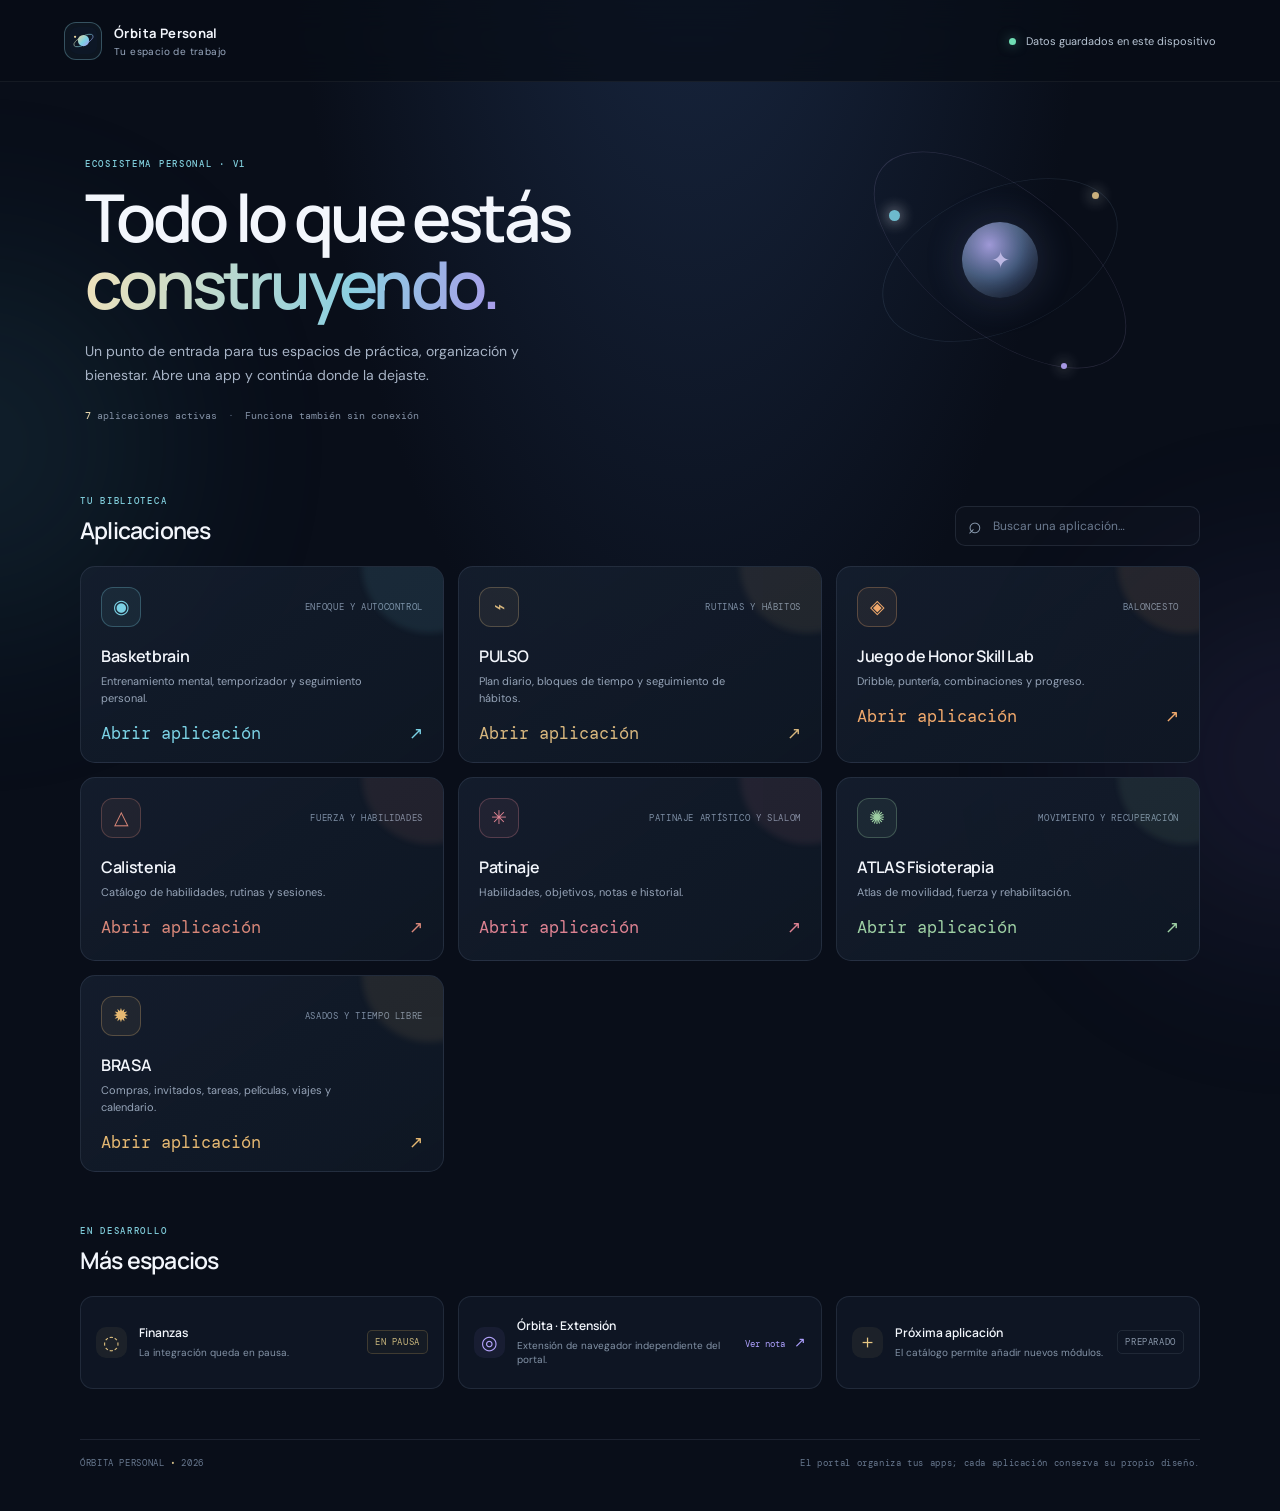
==== ecosistema-personal/index.html @ e9ea59ef "Publish personal apps portal v1" ====
<!doctype html>
<html lang="es">
<head>
  <meta charset="utf-8">
  <meta name="viewport" content="width=device-width,initial-scale=1,viewport-fit=cover">
  <meta name="theme-color" content="#0a1020">
  <meta name="description" content="Portal privado de aplicaciones personales: entrenamiento, hábitos, movimiento y organización.">
  <link rel="manifest" href="./manifest.webmanifest">
  <link rel="icon" href="./assets/icon.svg" type="image/svg+xml">
  <link rel="stylesheet" href="./styles.css">
  <title>Órbita Personal — Aplicaciones</title>
</head>
<body>
  <div class="ambient ambient-one"></div><div class="ambient ambient-two"></div>
  <header class="topbar">
    <a class="brand" href="./" aria-label="Inicio del ecosistema">
      <span class="brand-mark"><img src="./assets/icon.svg" alt=""></span>
      <span><strong>Órbita Personal</strong><small>Tu espacio de trabajo</small></span>
    </a>
    <div class="top-actions"><span class="local-badge"><i></i> Datos guardados en este dispositivo</span><button class="install-btn" id="installBtn" hidden>Instalar portal</button></div>
  </header>
  <main>
    <section class="hero">
      <div class="hero-copy"><p class="eyebrow">ECOSISTEMA PERSONAL · V1</p><h1>Todo lo que estás<br><em>construyendo.</em></h1><p class="hero-text">Un punto de entrada para tus espacios de práctica, organización y bienestar. Abre una app y continúa donde la dejaste.</p><div class="hero-meta"><span><b id="appCount">7</b> aplicaciones activas</span><span class="dot">·</span><span>Funciona también sin conexión</span></div></div>
      <div class="orbit-art" aria-hidden="true"><div class="orbit orbit-a"></div><div class="orbit orbit-b"></div><div class="orbit-core">✦</div><span class="planet p1"></span><span class="planet p2"></span><span class="planet p3"></span></div>
    </section>
    <section class="section-head"><div><p class="eyebrow">TU BIBLIOTECA</p><h2>Aplicaciones</h2></div><label class="search"><span>⌕</span><input id="search" type="search" placeholder="Buscar una aplicación…" aria-label="Buscar aplicación"></label></section>
    <section id="appGrid" class="app-grid" aria-live="polite"></section>
    <section class="section-head secondary-head"><div><p class="eyebrow">EN DESARROLLO</p><h2>Más espacios</h2></div></section>
    <section class="future-grid">
      <article class="future-card paused"><span class="future-icon">◌</span><div><h3>Finanzas</h3><p>La integración queda en pausa.</p></div><span class="status-tag">EN PAUSA</span></article>
      <article class="future-card"><span class="future-icon orbita-icon">◎</span><div><h3>Órbita · Extensión</h3><p>Extensión de navegador independiente del portal.</p></div><a class="text-link" href="./docs/orbita.html">Ver nota <span>↗</span></a></article>
      <article class="future-card future"><span class="future-icon">＋</span><div><h3>Próxima aplicación</h3><p>El catálogo permite añadir nuevos módulos.</p></div><span class="status-tag muted">PREPARADO</span></article>
    </section>
    <footer><span>ÓRBITA PERSONAL <b>·</b> 2026</span><span>El portal organiza tus apps; cada aplicación conserva su propio diseño.</span></footer>
  </main>
  <script src="./app-manifest.js" defer></script>
  <script src="./portal.js" defer></script>
</body>
</html>
---- ecosistema-personal/styles.css ----
@import url('https://fonts.googleapis.com/css2?family=DM+Mono:wght@400;500&family=DM+Sans:wght@400;500;600;700&family=Manrope:wght@400;500;600;700;800&display=swap');
:root{color-scheme:dark;--bg:#090e19;--panel:#111a29;--panel2:#131f31;--line:rgba(190,211,242,.11);--text:#f3f6fc;--sub:#9baac0;--blue:#7bd2e5;--violet:#b4a0ff;--gold:#e6c783;--mono:'DM Mono',monospace;--sans:'DM Sans',sans-serif;--head:'Manrope',sans-serif}*{box-sizing:border-box}body{margin:0;min-height:100vh;background:radial-gradient(ellipse at 54% -20%,#1b2b47 0,transparent 42%),var(--bg);color:var(--text);font-family:var(--sans);overflow-x:hidden}.ambient{position:fixed;z-index:-1;border-radius:50%;filter:blur(110px);opacity:.13;pointer-events:none}.ambient-one{width:350px;height:350px;top:30%;left:-200px;background:#4bb5ca}.ambient-two{width:330px;height:330px;top:66%;right:-180px;background:#8269d1}.topbar{height:82px;padding:0 max(5vw,26px);display:flex;justify-content:space-between;align-items:center;border-bottom:1px solid rgba(255,255,255,.055);background:#080d16bb;backdrop-filter:blur(16px)}.brand{display:flex;align-items:center;gap:12px;text-decoration:none;color:inherit}.brand-mark{width:38px;height:38px;display:grid;place-items:center;border:1px solid #86cddd55;border-radius:12px;background:#81d1e50d}.brand-mark img{width:27px}.brand strong,.brand small{display:block}.brand strong{font-family:var(--head);font-size:13px;letter-spacing:.03em}.brand small{margin-top:3px;color:var(--sub);font-size:10px;letter-spacing:.04em}.top-actions{display:flex;align-items:center;gap:20px}.local-badge{font-size:11px;color:#b8c5d4}.local-badge i{display:inline-block;width:7px;height:7px;margin-right:7px;border-radius:50%;background:#70ddb4;box-shadow:0 0 12px #70ddb488}.install-btn{border:1px solid #80c9d255;background:#84d7e911;color:#caedf5;padding:9px 14px;border-radius:9px;font:500 11px var(--sans);cursor:pointer}.install-btn:hover{background:#84d7e91e}main{width:min(1120px,90vw);margin:0 auto}.hero{position:relative;min-height:350px;padding:76px 5px 66px;display:flex;align-items:center}.hero-copy{position:relative;z-index:1}.eyebrow{font:500 9px var(--mono);letter-spacing:.19em;color:#80cddb;margin:0 0 14px}.hero h1{font:600 clamp(42px,6vw,66px)/1.02 var(--head);letter-spacing:-.055em;margin:0}.hero h1 em{font-style:normal;background:linear-gradient(100deg,#f1e2ba,#8bcfe0 64%,#a99bea);background-clip:text;-webkit-text-fill-color:transparent}.hero-text{max-width:465px;color:#a8b4c6;font-size:14px;line-height:1.75;margin:20px 0 21px}.hero-meta{display:flex;align-items:center;gap:11px;color:#8492a6;font:10px var(--mono)}.hero-meta b{color:#e5d5ad;font-weight:500}.dot{color:#58677d}.orbit-art{position:absolute;width:300px;height:300px;right:50px;top:28px;opacity:.88}.orbit{position:absolute;inset:25px;border:1px solid #8eb5d625;border-radius:50%;transform:rotate(-24deg) scaleY(.56)}.orbit-b{inset:0;transform:rotate(38deg) scaleY(.48);border-color:#c9b9f12b}.orbit-core{position:absolute;inset:0;margin:auto;width:76px;height:76px;display:grid;place-items:center;border-radius:50%;font-size:23px;color:#d7d0ff;background:radial-gradient(circle at 36% 30%,#b4acf1,#4e668c 45%,#111c31 78%);box-shadow:0 0 44px #7f93cf40, inset 0 0 18px #fff2}.planet{position:absolute;width:11px;height:11px;border-radius:50%;background:#7bd2e5;box-shadow:0 0 15px currentColor}.p1{left:39px;top:100px}.p2{right:51px;top:82px;width:7px;height:7px;background:#e4c68b}.p3{right:83px;bottom:41px;width:6px;height:6px;background:#bcabff}.section-head{display:flex;align-items:end;justify-content:space-between;margin:7px 0 20px}.section-head h2{font:600 23px var(--head);margin:0;letter-spacing:-.035em}.section-head .eyebrow{margin-bottom:7px}.search{width:245px;height:40px;border:1px solid var(--line);border-radius:10px;display:flex;align-items:center;gap:9px;padding:0 12px;background:#ffffff04;color:#8d9eb2}.search span{font-size:23px;line-height:1}.search input{background:transparent;border:0;outline:0;color:var(--text);font:12px var(--sans);width:100%}.search input::placeholder{color:#6c7b90}.app-grid{display:grid;grid-template-columns:repeat(3,1fr);gap:14px}.app-card{--accent:var(--blue);position:relative;min-height:184px;padding:20px 20px 18px;border:1px solid var(--line);border-radius:15px;background:linear-gradient(145deg,#151f2fdb,#0f1724ef);overflow:hidden;transition:transform .22s,border-color .22s,background .22s}.app-card:before{content:"";position:absolute;width:135px;height:135px;border-radius:50%;right:-54px;top:-69px;background:var(--accent);opacity:.09;filter:blur(3px)}.app-card:hover{transform:translateY(-3px);border-color:color-mix(in srgb,var(--accent),transparent 62%);background:linear-gradient(145deg,#1a2738,#111a29)}.card-top{display:flex;align-items:center;justify-content:space-between}.app-icon{width:40px;height:40px;border-radius:12px;display:grid;place-items:center;color:var(--accent);border:1px solid color-mix(in srgb,var(--accent),transparent 72%);background:color-mix(in srgb,var(--accent),transparent 93%);font-size:19px}.app-category{font:9px var(--mono);letter-spacing:.07em;color:#7d8ea4}.app-card h3{font:600 16px var(--head);margin:18px 0 6px;letter-spacing:-.02em}.app-card p{font-size:11px;color:#96a4b8;line-height:1.55;margin:0;max-width:265px}.card-open{display:flex;align-items:center;justify-content:space-between;margin-top:15px;color:var(--accent);font:10px var(--mono);text-decoration:none}.card-open span{font-size:17px;transition:transform .18s}.card-open:hover span{transform:translate(2px,-2px)}.secondary-head{margin-top:53px}.future-grid{display:grid;grid-template-columns:repeat(3,1fr);gap:14px}.future-card{min-height:93px;padding:17px 15px;display:flex;align-items:center;gap:12px;border:1px solid var(--line);border-radius:13px;background:#111a29aa}.future-card h3{font:600 12px var(--head);margin:0 0 5px}.future-card p{font-size:10px;line-height:1.45;color:#8594a8;margin:0}.future-icon{width:31px;height:31px;flex:0 0 31px;border-radius:10px;display:grid;place-items:center;background:#dfc58312;color:var(--gold);font-size:19px}.orbita-icon{color:#b7a6ff;background:#a994ff12}.future-card .status-tag,.text-link{margin-left:auto;white-space:nowrap;font:9px var(--mono);letter-spacing:.07em;color:#c9b77d}.status-tag{padding:5px 7px;border:1px solid #c8aa603b;border-radius:5px;background:#d5b4580a}.status-tag.muted{color:#8996a9;border-color:#aab5c21e;background:none}.text-link{text-decoration:none;color:#afa1ff;letter-spacing:0}.text-link span{font-size:14px;margin-left:4px}footer{margin:50px 0 25px;padding:17px 0;border-top:1px solid var(--line);display:flex;justify-content:space-between;gap:15px;color:#68788f;font:9px var(--mono);letter-spacing:.07em}footer b{color:#d7c18a}.empty{grid-column:1/-1;padding:28px;border:1px dashed var(--line);color:#94a2b6;border-radius:12px;text-align:center;font-size:12px}
@media(max-width:800px){main{width:min(680px,90vw)}.hero{min-height:325px}.orbit-art{right:-10px;opacity:.5;transform:scale(.78)}.app-grid{grid-template-columns:repeat(2,1fr)}.future-grid{grid-template-columns:1fr}.future-card{min-height:78px}}
@media(max-width:540px){.topbar{height:68px;padding:0 5vw}.local-badge{display:none}.hero{min-height:310px;padding:57px 0 52px}.hero h1{font-size:46px}.hero-text{max-width:330px;font-size:13px}.orbit-art{right:-112px;top:45px;transform:scale(.65);opacity:.32}.section-head{align-items:start;gap:15px;flex-direction:column}.search{width:100%}.app-grid{grid-template-columns:1fr;gap:11px}.app-card{min-height:158px}.app-card h3{margin-top:14px}.secondary-head{margin-top:39px}.future-card{padding:14px 12px}.future-card p{max-width:185px}footer{flex-direction:column;line-height:1.6;margin-top:35px}}
@media(prefers-reduced-motion:reduce){*{transition:none!important;scroll-behavior:auto!important}}
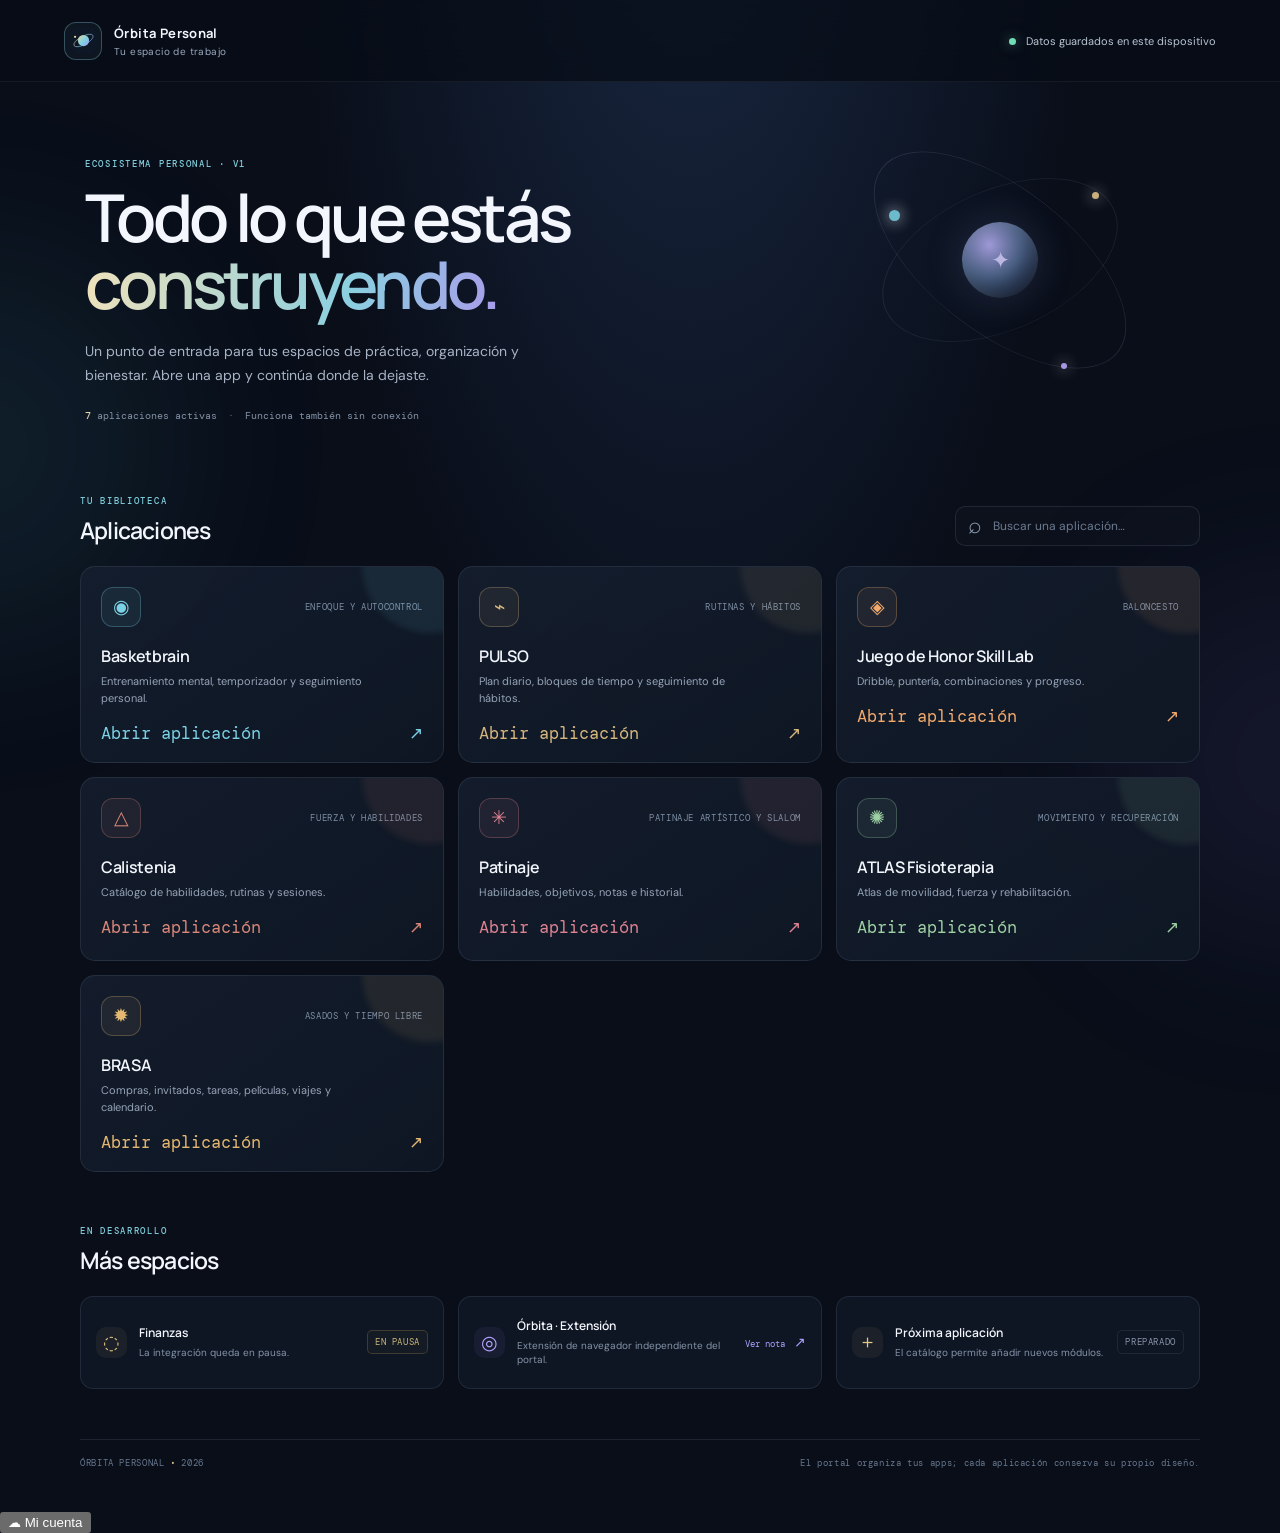
==== commit d55e94b6: "Add one shared private account entry point to ecosystem portal" ====
--- a/ecosistema-personal/index.html
+++ b/ecosistema-personal/index.html
@@ -9,6 +9,7 @@
   <link rel="icon" href="./assets/icon.svg" type="image/svg+xml">
   <link rel="stylesheet" href="./styles.css">
   <title>Órbita Personal — Aplicaciones</title>
+<script src="./core/private-cloud.js"></script>
 </head>
 <body>
   <div class="ambient ambient-one"></div><div class="ambient ambient-two"></div>
